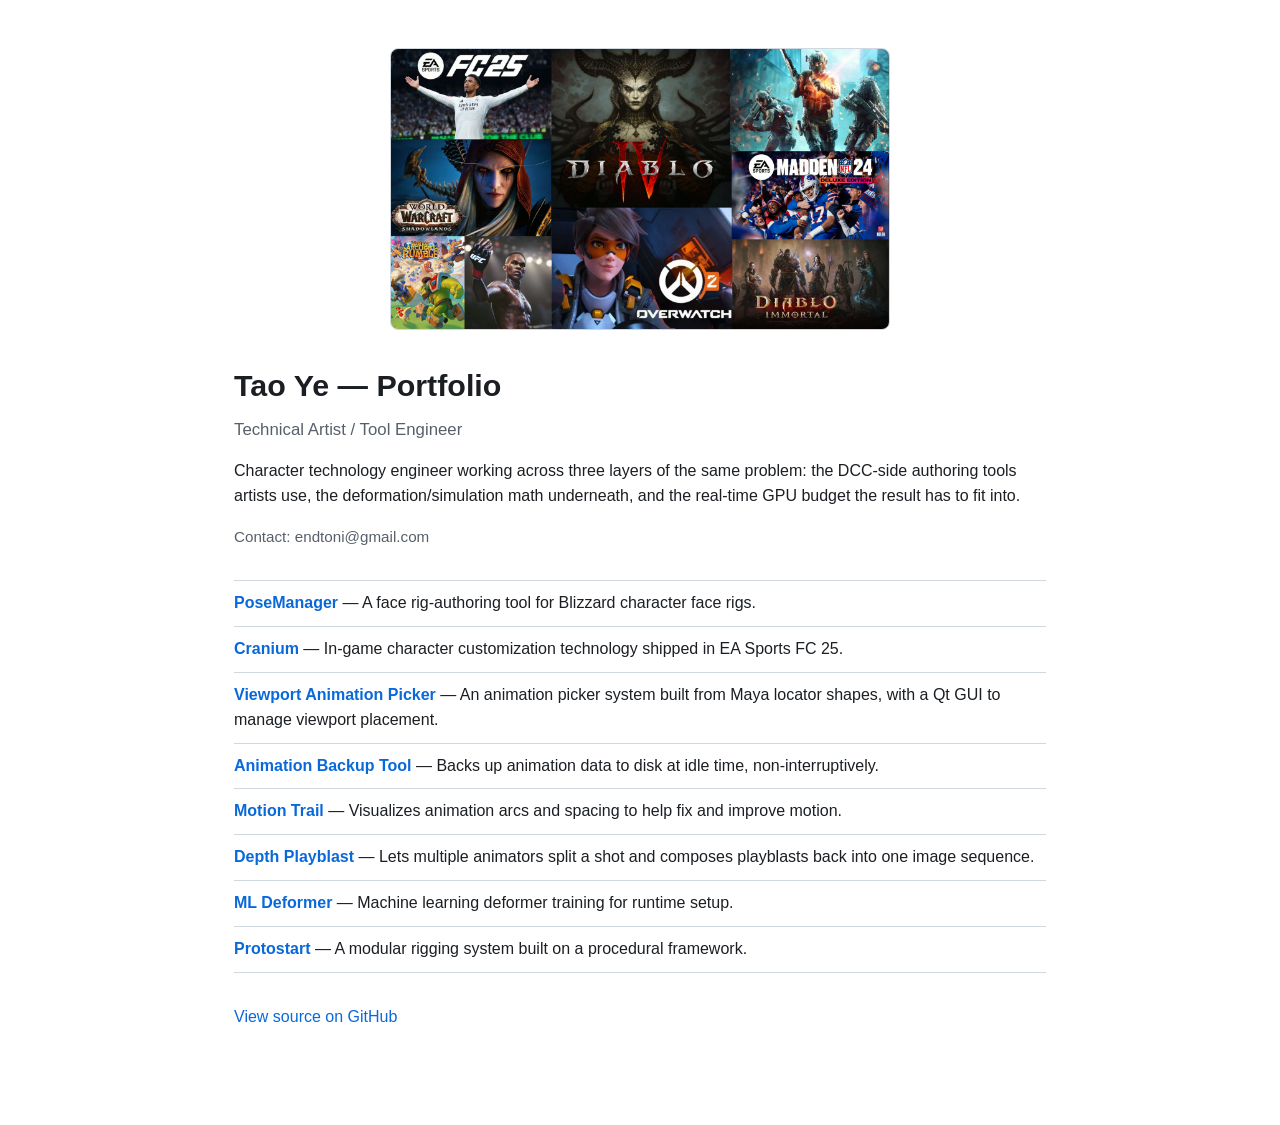
==== index.html @ 6fca774d "Tao Ye tool portfolio GitHub Pages site showcasing character technology tools: PoseManager, Cranium," ====
<!doctype html>
<html lang="en">
<head>
<meta charset="utf-8" />
<meta name="viewport" content="width=device-width, initial-scale=1" />
<title>Tao Ye — Portfolio</title>
<link rel="stylesheet" href="style.css" />
</head>
<body>
<div class="wrap">

  <img class="header-image" src="media/header.jpg" alt="Shipped titles: EA Sports FC 25, Diablo IV, Call of Duty, World of Warcraft, Madden NFL 24, Warcraft Arclight Rumble, UFC, Overwatch 2, Diablo Immortal" />

  <h1>Tao Ye — Portfolio</h1>
  <p class="titles">Technical Artist / Tool Engineer</p>
  <p>Character technology engineer working across three layers of the same problem: the
  DCC-side authoring tools artists use, the deformation/simulation math underneath, and the
  real-time GPU budget the result has to fit into.</p>
  <p class="contact">Contact: endtoni@gmail.com</p>

  <ul class="tool-list">
    <li><a href="PoseManager/">PoseManager</a> — A face rig-authoring tool for Blizzard character face rigs.</li>
    <li><a href="Cranium/">Cranium</a> — In-game character customization technology shipped in EA Sports FC 25.</li>
    <li><a href="ViewportPicker/">Viewport Animation Picker</a> — An animation picker system built from Maya locator shapes, with a Qt GUI to manage viewport placement.</li>
    <li><a href="AnimationBackup/">Animation Backup Tool</a> — Backs up animation data to disk at idle time, non-interruptively.</li>
    <li><a href="MotionTrail/">Motion Trail</a> — Visualizes animation arcs and spacing to help fix and improve motion.</li>
    <li><a href="DepthPlayblast/">Depth Playblast</a> — Lets multiple animators split a shot and composes playblasts back into one image sequence.</li>
    <li><a href="MLDeformer/">ML Deformer</a> — Machine learning deformer training for runtime setup.</li>
    <li><a href="Protostart/">Protostart</a> — A modular rigging system built on a procedural framework.</li>
  </ul>

  <p class="muted"><a href="https://github.com/Endtoni/PortfolioTaoYe">View source on GitHub</a></p>

</div>
</body>
</html>
---- style.css ----
:root {
  color-scheme: light dark;
  --bg: #ffffff;
  --fg: #1b1f23;
  --muted: #57606a;
  --border: #d0d7de;
  --link: #0969da;
}

@media (prefers-color-scheme: dark) {
  :root {
    --bg: #0d1117;
    --fg: #e6edf3;
    --muted: #9198a1;
    --border: #30363d;
    --link: #4493f8;
  }
}

* { box-sizing: border-box; }

body {
  margin: 0;
  background: var(--bg);
  color: var(--fg);
  font-family: -apple-system, BlinkMacSystemFont, "Segoe UI", Helvetica, Arial, sans-serif;
  line-height: 1.55;
}

.wrap {
  max-width: 860px;
  margin: 0 auto;
  padding: 48px 24px 80px;
}

h1 { font-size: 1.9rem; margin: 0 0 8px; }
h2 { font-size: 1.3rem; margin: 40px 0 4px; border-bottom: 1px solid var(--border); padding-bottom: 8px; }

p { color: var(--fg); }
.muted { color: var(--muted); }

a { color: var(--link); text-decoration: none; }
a:hover { text-decoration: underline; }

.titles { color: var(--muted); font-size: 1.05rem; margin: 0 0 16px; }

.contact { color: var(--muted); font-size: 0.95rem; margin-top: 4px; }

.tool-list {
  list-style: none;
  margin: 32px 0;
  padding: 0;
}

.tool-list li {
  padding: 10px 0;
  border-bottom: 1px solid var(--border);
}

.tool-list li:first-child { border-top: 1px solid var(--border); }

.tool-list a { font-weight: 600; }

video {
  width: 100%;
  max-width: 700px;
  border-radius: 8px;
  border: 1px solid var(--border);
  display: block;
  margin: 10px 0 28px;
  background: #000;
}

.caption { font-weight: 600; margin: 0 0 4px; }

.back-link { display: inline-block; margin-bottom: 24px; }

.header-image {
  width: 100%;
  max-width: 500px;
  border-radius: 8px;
  border: 1px solid var(--border);
  display: block;
  margin: 0 auto 32px;
}

.hero {
  width: 100%;
  max-width: 700px;
  border-radius: 8px;
  border: 1px solid var(--border);
  display: block;
  margin: 0 0 24px;
}

.embed-responsive {
  position: relative;
  width: 100%;
  max-width: 700px;
  aspect-ratio: 16 / 9;
  border-radius: 8px;
  overflow: hidden;
  border: 1px solid var(--border);
  margin: 10px 0 28px;
  background: #000;
}

.embed-responsive iframe {
  position: absolute;
  inset: 0;
  width: 100%;
  height: 100%;
  border: 0;
}
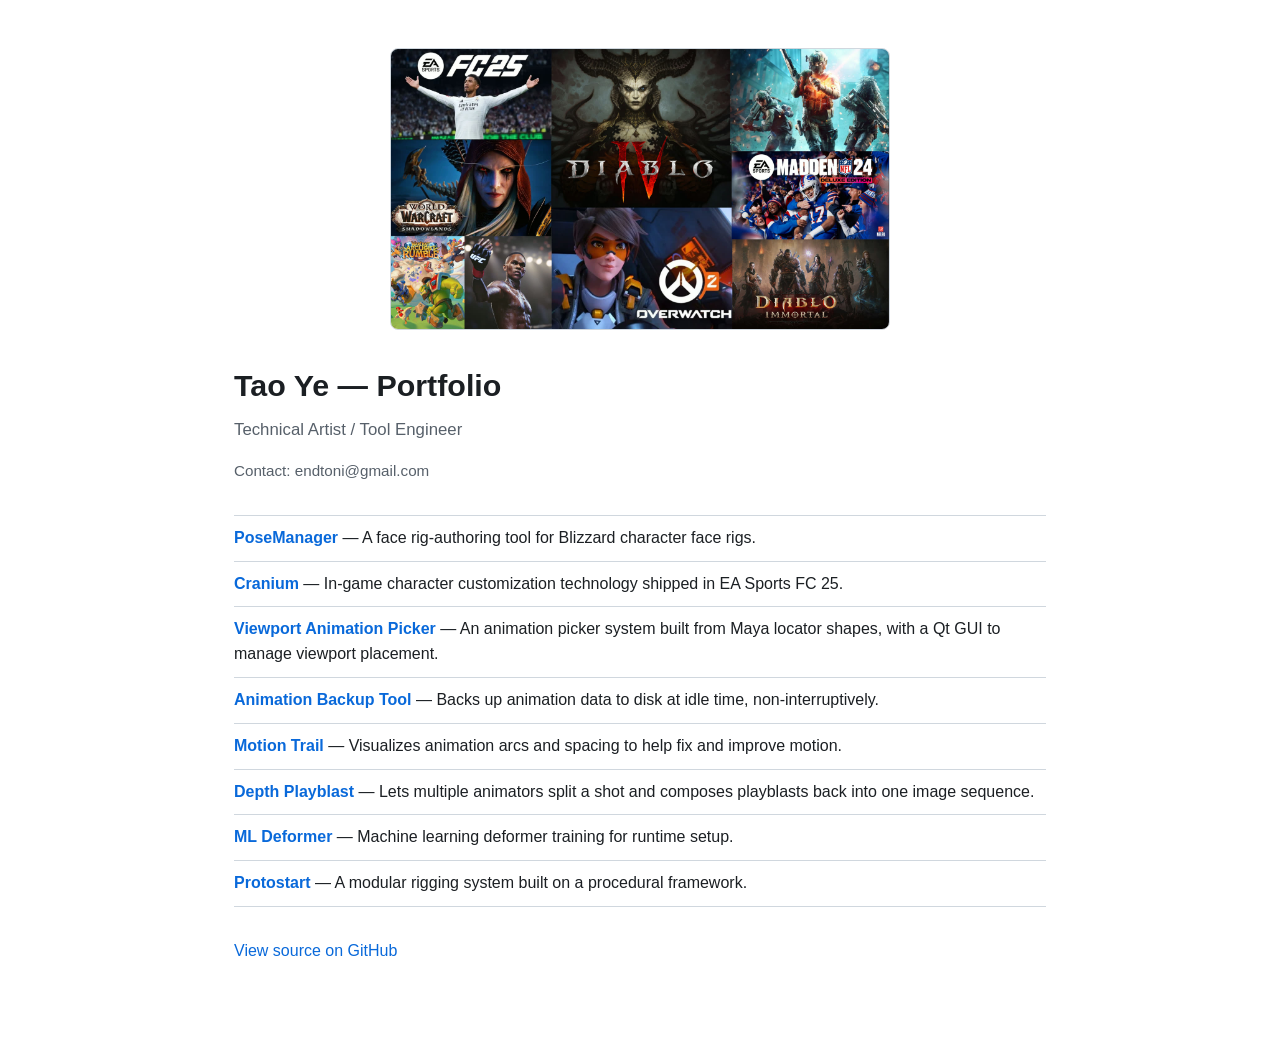
==== commit a741a1c0: "Remove intro description paragraph from homepage" ====
--- a/index.html
+++ b/index.html
@@ -13,9 +13,6 @@
 
   <h1>Tao Ye — Portfolio</h1>
   <p class="titles">Technical Artist / Tool Engineer</p>
-  <p>Character technology engineer working across three layers of the same problem: the
-  DCC-side authoring tools artists use, the deformation/simulation math underneath, and the
-  real-time GPU budget the result has to fit into.</p>
   <p class="contact">Contact: endtoni@gmail.com</p>
 
   <ul class="tool-list">
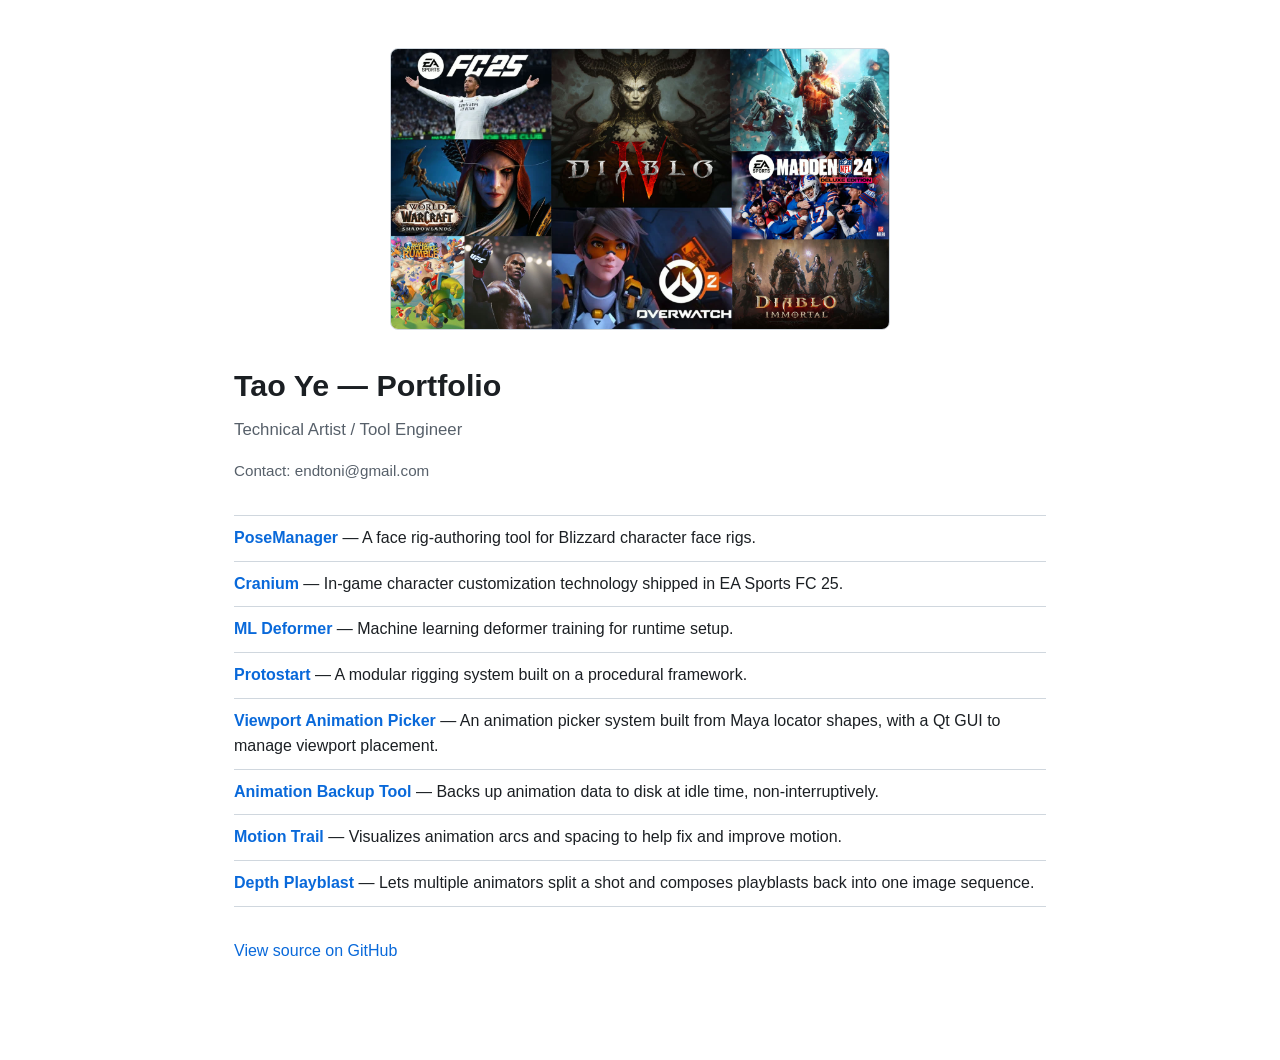
==== commit f83b36c5: "Reorder homepage tool list" ====
--- a/index.html
+++ b/index.html
@@ -18,12 +18,12 @@
   <ul class="tool-list">
     <li><a href="PoseManager/">PoseManager</a> — A face rig-authoring tool for Blizzard character face rigs.</li>
     <li><a href="Cranium/">Cranium</a> — In-game character customization technology shipped in EA Sports FC 25.</li>
+    <li><a href="MLDeformer/">ML Deformer</a> — Machine learning deformer training for runtime setup.</li>
+    <li><a href="Protostart/">Protostart</a> — A modular rigging system built on a procedural framework.</li>
     <li><a href="ViewportPicker/">Viewport Animation Picker</a> — An animation picker system built from Maya locator shapes, with a Qt GUI to manage viewport placement.</li>
     <li><a href="AnimationBackup/">Animation Backup Tool</a> — Backs up animation data to disk at idle time, non-interruptively.</li>
     <li><a href="MotionTrail/">Motion Trail</a> — Visualizes animation arcs and spacing to help fix and improve motion.</li>
     <li><a href="DepthPlayblast/">Depth Playblast</a> — Lets multiple animators split a shot and composes playblasts back into one image sequence.</li>
-    <li><a href="MLDeformer/">ML Deformer</a> — Machine learning deformer training for runtime setup.</li>
-    <li><a href="Protostart/">Protostart</a> — A modular rigging system built on a procedural framework.</li>
   </ul>
 
   <p class="muted"><a href="https://github.com/Endtoni/PortfolioTaoYe">View source on GitHub</a></p>
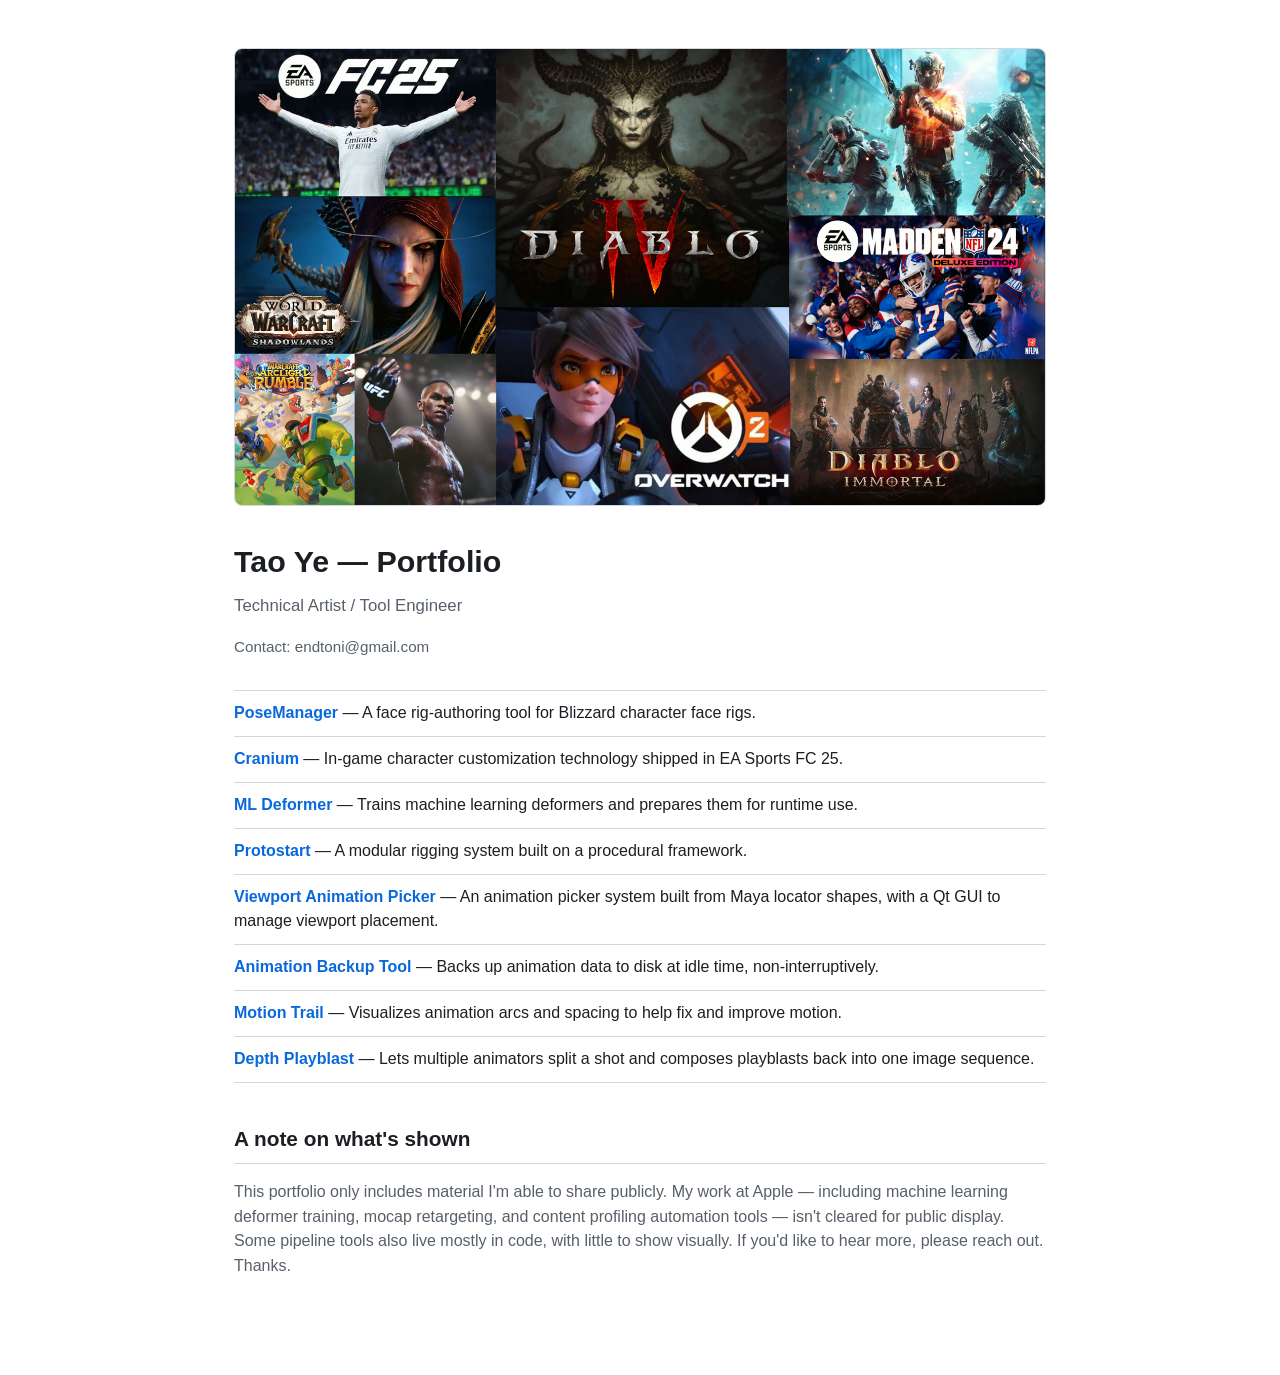
==== commit b99b3a70: "Polish page copy and add disclosure notes about unshowable Apple work remove source code link" ====
--- a/index.html
+++ b/index.html
@@ -18,7 +18,7 @@
   <ul class="tool-list">
     <li><a href="PoseManager/">PoseManager</a> — A face rig-authoring tool for Blizzard character face rigs.</li>
     <li><a href="Cranium/">Cranium</a> — In-game character customization technology shipped in EA Sports FC 25.</li>
-    <li><a href="MLDeformer/">ML Deformer</a> — Machine learning deformer training for runtime setup.</li>
+    <li><a href="MLDeformer/">ML Deformer</a> — Trains machine learning deformers and prepares them for runtime use.</li>
     <li><a href="Protostart/">Protostart</a> — A modular rigging system built on a procedural framework.</li>
     <li><a href="ViewportPicker/">Viewport Animation Picker</a> — An animation picker system built from Maya locator shapes, with a Qt GUI to manage viewport placement.</li>
     <li><a href="AnimationBackup/">Animation Backup Tool</a> — Backs up animation data to disk at idle time, non-interruptively.</li>
@@ -26,8 +26,12 @@
     <li><a href="DepthPlayblast/">Depth Playblast</a> — Lets multiple animators split a shot and composes playblasts back into one image sequence.</li>
   </ul>
 
-  <p class="muted"><a href="https://github.com/Endtoni/PortfolioTaoYe">View source on GitHub</a></p>
-
+  <h2>A note on what's shown</h2>
+  <p class="muted">This portfolio only includes material I'm able to share publicly. My work
+  at Apple — including machine learning deformer training, mocap retargeting, and content
+  profiling automation tools — isn't cleared for public display. Some pipeline tools also live
+  mostly in code, with little to show visually. If you'd like to hear more, please reach out.
+  Thanks.</p>
 </div>
 </body>
 </html>
--- a/style.css
+++ b/style.css
@@ -77,11 +77,10 @@
 
 .header-image {
   width: 100%;
-  max-width: 500px;
   border-radius: 8px;
   border: 1px solid var(--border);
   display: block;
-  margin: 0 auto 32px;
+  margin: 0 0 32px;
 }
 
 .hero {
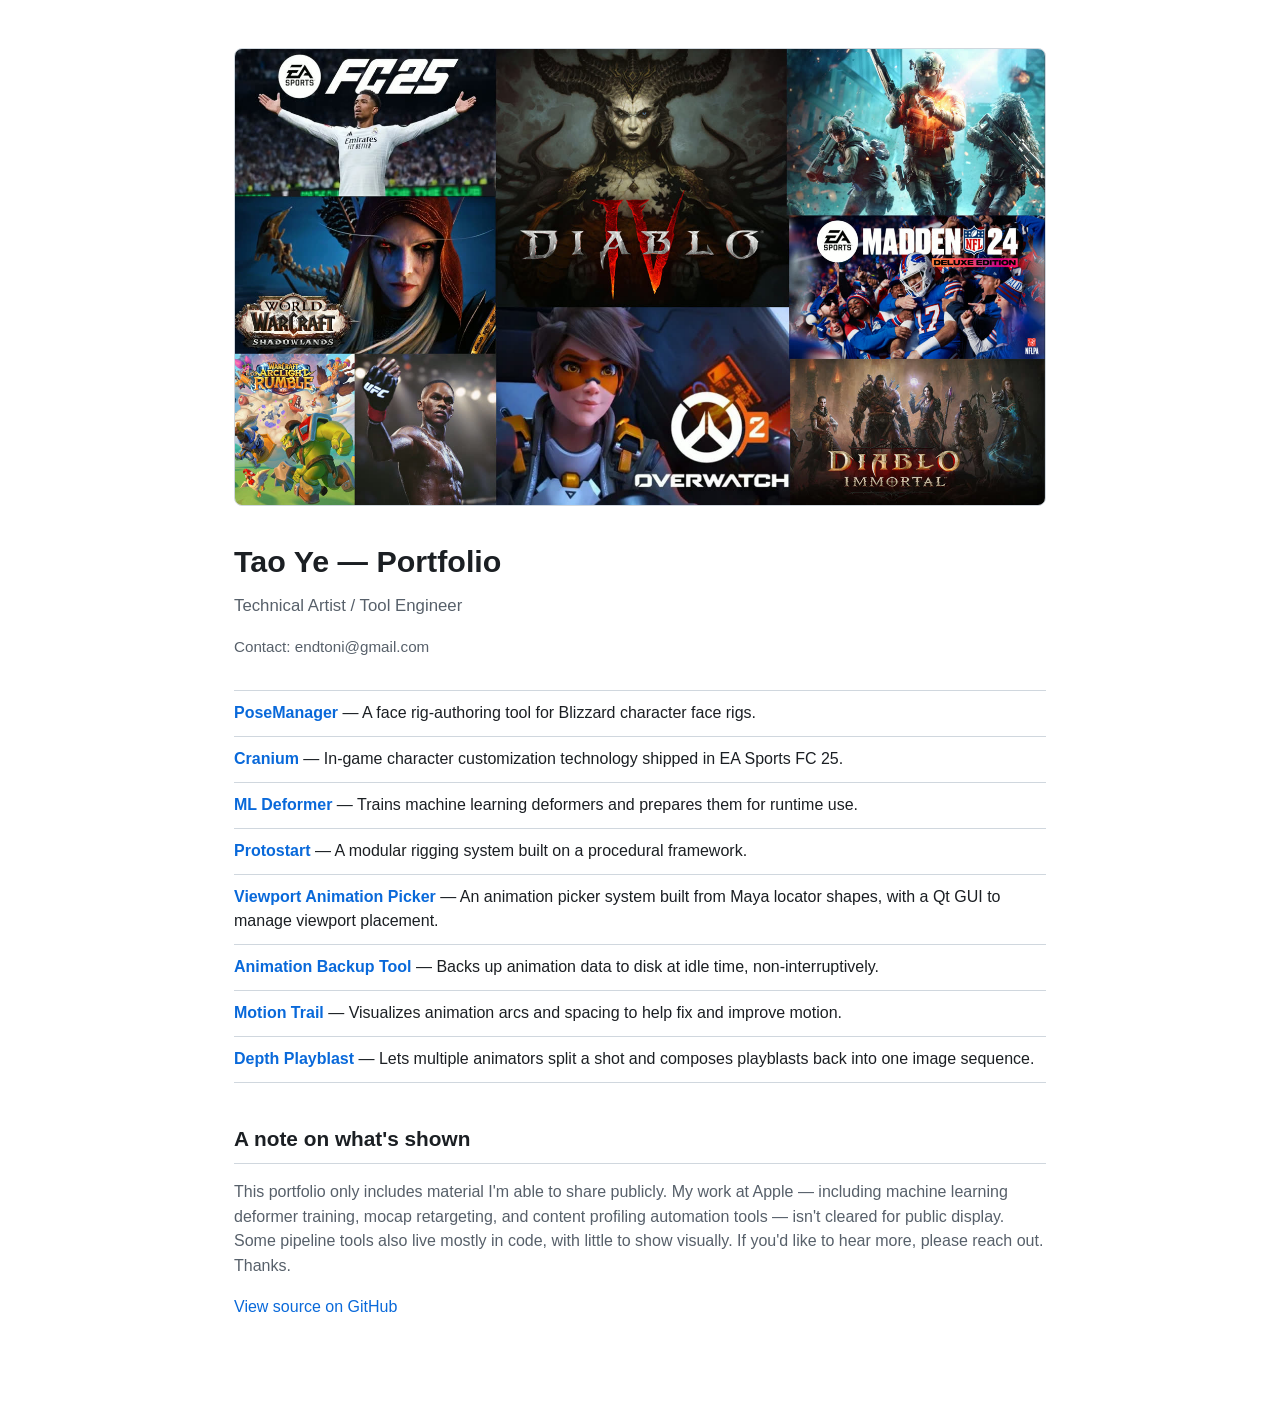
==== commit cbba0f83: "Polish page copy and add disclosure notes about unshowable Apple work" ====
--- a/index.html
+++ b/index.html
@@ -32,6 +32,9 @@
   profiling automation tools — isn't cleared for public display. Some pipeline tools also live
   mostly in code, with little to show visually. If you'd like to hear more, please reach out.
   Thanks.</p>
+
+  <p class="muted"><a href="https://github.com/Endtoni/PortfolioTaoYe">View source on GitHub</a></p>
+
 </div>
 </body>
 </html>
